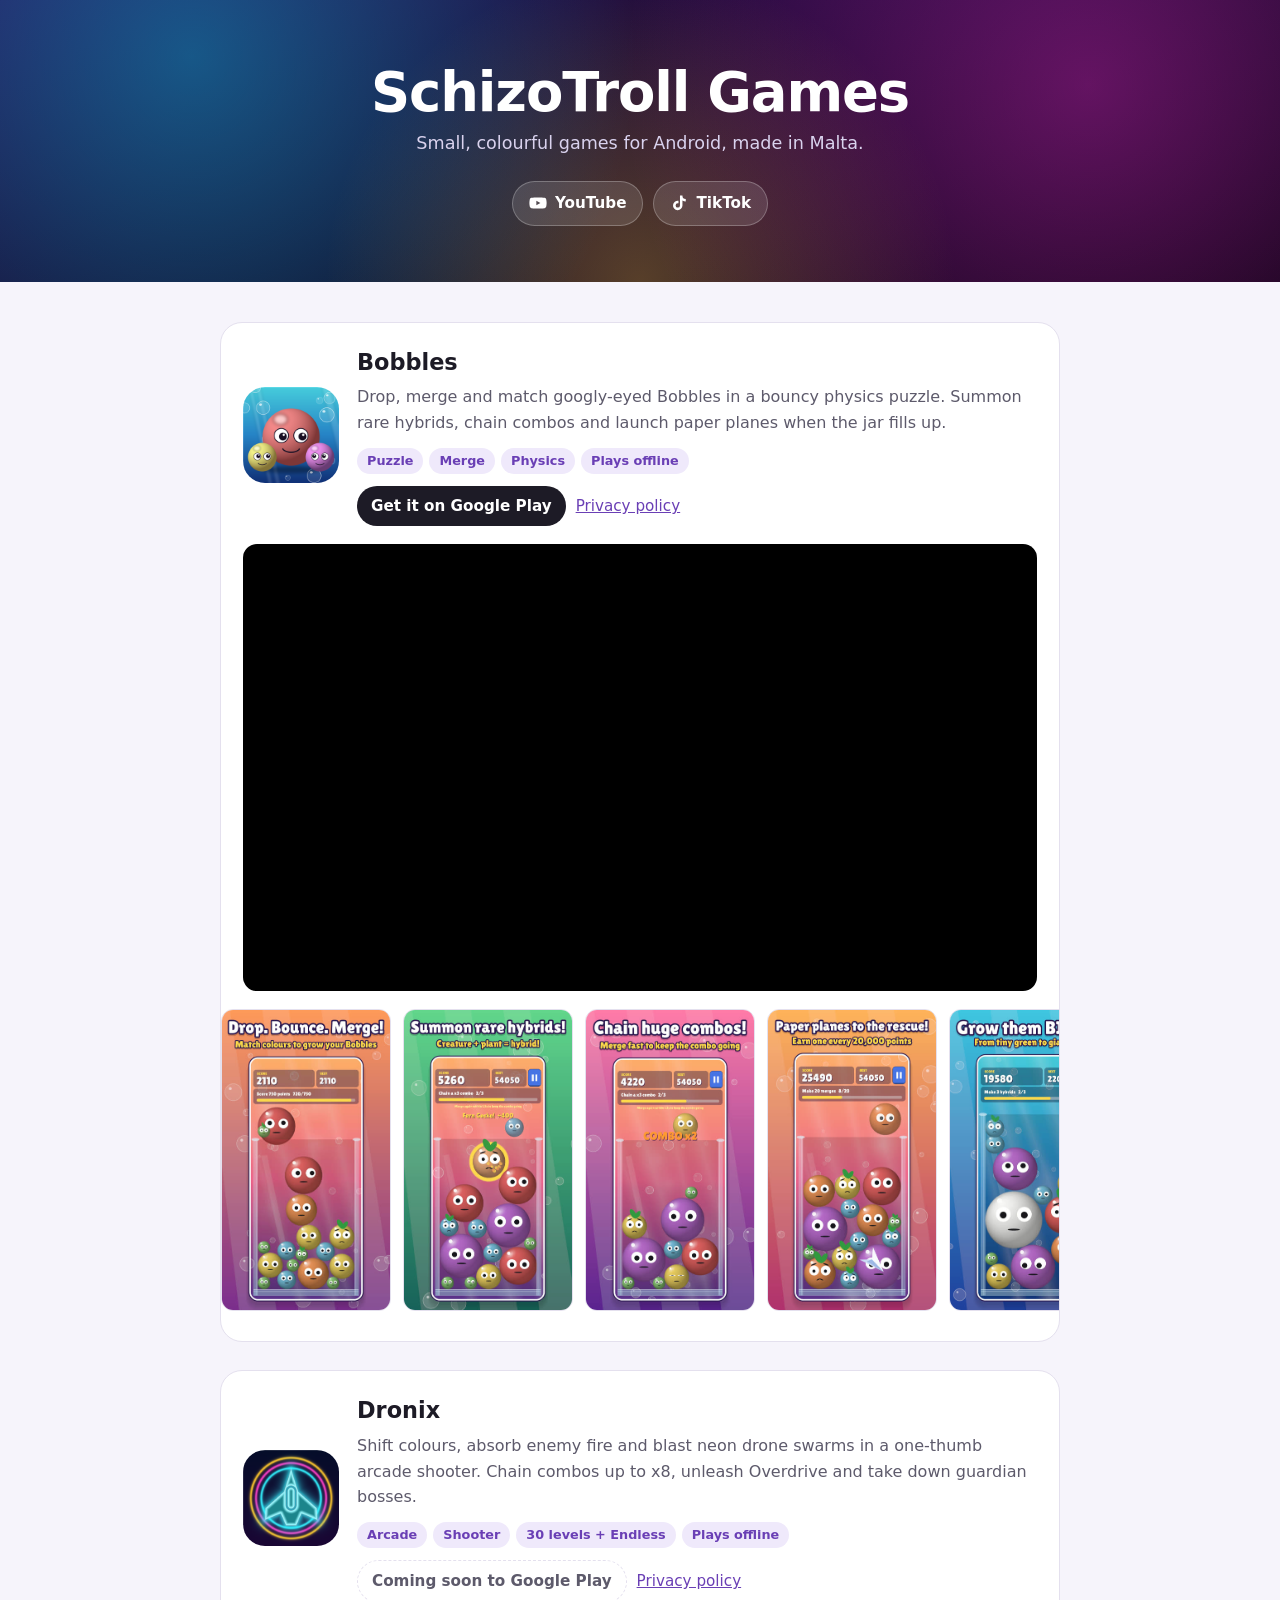
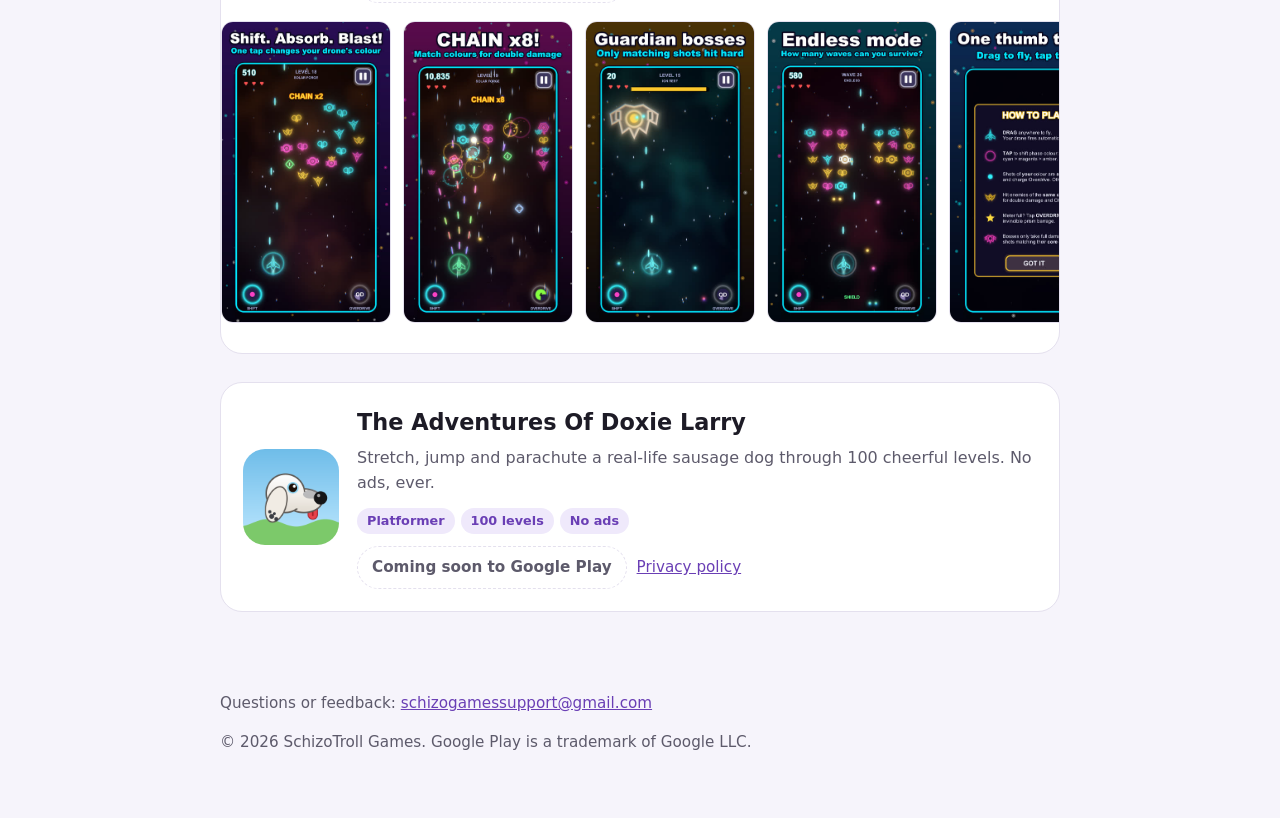
==== index.html @ 6be5be05 "Refresh homepage: neon hero, social links, Bobbles video, screenshot galleries - Hero banner with Yo" ====
<!doctype html>
<html lang="en">
<head>
  <meta charset="utf-8">
  <meta name="viewport" content="width=device-width, initial-scale=1">
  <title>SchizoTroll Games</title>
  <meta name="description" content="SchizoTroll Games makes small, colourful mobile games for Android: Bobbles, Dronix and The Adventures Of Doxie Larry.">
  <meta property="og:title" content="SchizoTroll Games">
  <meta property="og:description" content="Small, colourful games for Android, made in Malta.">
  <meta property="og:image" content="https://fenjas.github.io/images/bobbles/01.jpg">
  <!-- Root of fenjas.github.io. app-ads.txt sits next to this file; keep it there. -->
  <style>
    :root {
      --bg: #f6f4fb; --fg: #1d1b26; --muted: #5d5a6b; --card: #ffffff; --line: #e4e0ee;
      --accent: #6a3fb5; --btn: #1d1b26; --btn-fg: #ffffff; --chip: #efe9fb;
    }
    @media (prefers-color-scheme: dark) {
      :root {
        --bg: #100d18; --fg: #ece9f5; --muted: #a9a4ba; --card: #1b1628; --line: #2e2742;
        --accent: #b99cff; --btn: #ece9f5; --btn-fg: #100d18; --chip: #2a2145;
      }
    }
    * { box-sizing: border-box; }
    body {
      margin: 0; background: var(--bg); color: var(--fg);
      font: 16px/1.6 system-ui, -apple-system, "Segoe UI", Roboto, sans-serif;
    }
    a { color: var(--accent); }

    /* Hero */
    .hero {
      color: #fff; text-align: center; padding: 64px 20px 56px;
      background:
        radial-gradient(circle at 15% 20%, rgba(0,229,255,.35), transparent 40%),
        radial-gradient(circle at 85% 30%, rgba(255,43,214,.35), transparent 42%),
        radial-gradient(circle at 50% 100%, rgba(255,194,61,.30), transparent 45%),
        linear-gradient(160deg, #2a0d55, #120726 60%, #05020f);
    }
    .hero h1 { margin: 0 0 8px; font-size: clamp(2.2rem, 7vw, 3.4rem); line-height: 1.05; letter-spacing: -0.02em; }
    .hero p { margin: 0 auto 24px; max-width: 520px; color: #d9d2ee; font-size: 1.1rem; }
    .social { display: flex; gap: 10px; justify-content: center; flex-wrap: wrap; }
    .social a {
      display: inline-flex; align-items: center; gap: 8px; padding: 9px 16px; border-radius: 999px;
      background: rgba(255,255,255,.12); border: 1px solid rgba(255,255,255,.25);
      color: #fff; text-decoration: none; font-weight: 600; font-size: .95rem;
    }
    .social a:hover { background: rgba(255,255,255,.22); }
    .social svg { width: 18px; height: 18px; fill: currentColor; }

    main { max-width: 880px; margin: 0 auto; padding: 40px 20px 64px; }
    .games { display: grid; gap: 28px; }
    .game { background: var(--card); border: 1px solid var(--line); border-radius: 22px; padding: 22px; min-width: 0; }
    .game-head > div { min-width: 0; }
    .game-head { display: grid; grid-template-columns: 96px 1fr; gap: 18px; align-items: center; }
    .game-head img { width: 96px; height: 96px; border-radius: 22px; display: block; }
    .game h2 { margin: 0 0 4px; font-size: 1.4rem; }
    .game p { margin: 0 0 12px; color: var(--muted); }
    .tags { display: flex; flex-wrap: wrap; gap: 6px; margin: 0 0 12px; padding: 0; list-style: none; }
    .tags li { background: var(--chip); color: var(--accent); font-size: .8rem; font-weight: 600; padding: 3px 10px; border-radius: 999px; }
    .links { display: flex; flex-wrap: wrap; gap: 10px; align-items: center; }
    .play {
      display: inline-block; padding: 8px 14px; border-radius: 999px; text-decoration: none;
      background: var(--btn); color: var(--btn-fg); font-weight: 600; font-size: 0.95rem;
    }
    .soon {
      display: inline-block; padding: 8px 14px; border-radius: 999px; font-weight: 600;
      font-size: 0.95rem; border: 1px dashed var(--line); color: var(--muted);
    }
    .links a.policy { font-size: 0.95rem; }

    /* Media */
    .video { margin-top: 18px; aspect-ratio: 16 / 9; border-radius: 14px; overflow: hidden; background: #000; }
    .video iframe { width: 100%; height: 100%; border: 0; display: block; }
    .shots {
      display: flex; gap: 12px; overflow-x: auto; scroll-snap-type: x mandatory;
      margin: 18px -22px 0; padding: 0 22px 8px; scrollbar-width: thin;
    }
    .shots img {
      flex: 0 0 auto; width: 170px; aspect-ratio: 9 / 16; height: auto; border-radius: 12px;
      scroll-snap-align: start; border: 1px solid var(--line); background: var(--line);
    }

    footer { max-width: 880px; margin: 0 auto; padding: 0 20px 48px; color: var(--muted); font-size: 0.95rem; }
    @media (max-width: 520px) {
      .game { padding: 18px; }
      .game-head { grid-template-columns: 72px 1fr; gap: 14px; }
      .game-head img { width: 72px; height: 72px; border-radius: 16px; }
      .shots { margin: 16px -18px 0; padding: 0 18px 8px; }
      .shots img { width: 140px; }
    }
  </style>
</head>
<body>
<header class="hero">
  <h1>SchizoTroll Games</h1>
  <p>Small, colourful games for Android, made in Malta.</p>
  <nav class="social" aria-label="Follow SchizoTroll Games">
    <a href="https://www.youtube.com/channel/UCS2I2NZAC10F2k9D2aOk0jg">
      <svg viewBox="0 0 24 24" aria-hidden="true"><path d="M23 7.2a3 3 0 0 0-2.1-2.1C19 4.6 12 4.6 12 4.6s-7 0-8.9.5A3 3 0 0 0 1 7.2 31 31 0 0 0 .5 12 31 31 0 0 0 1 16.8a3 3 0 0 0 2.1 2.1c1.9.5 8.9.5 8.9.5s7 0 8.9-.5a3 3 0 0 0 2.1-2.1 31 31 0 0 0 .5-4.8 31 31 0 0 0-.5-4.8ZM9.8 15.1V8.9l5.4 3.1-5.4 3.1Z"/></svg>
      YouTube</a>
    <a href="https://www.tiktok.com/@schizotrollgames">
      <svg viewBox="0 0 24 24" aria-hidden="true"><path d="M16.6 2h-3.3v13.2a2.9 2.9 0 1 1-2.9-2.9c.3 0 .6 0 .9.1V9a6.3 6.3 0 1 0 5.3 6.2V8.6a7.6 7.6 0 0 0 4.4 1.4V6.7a4.4 4.4 0 0 1-4.4-4.4V2Z"/></svg>
      TikTok</a>
  </nav>
</header>

<main>
  <section class="games">
    <article class="game" id="bobbles">
      <div class="game-head">
        <img src="bobbles-icon.png" alt="Bobbles app icon">
        <div>
          <h2>Bobbles</h2>
          <p>Drop, merge and match googly-eyed Bobbles in a bouncy physics puzzle. Summon rare hybrids, chain combos and launch paper planes when the jar fills up.</p>
          <ul class="tags"><li>Puzzle</li><li>Merge</li><li>Physics</li><li>Plays offline</li></ul>
          <div class="links">
            <a class="play" href="https://play.google.com/store/apps/details?id=com.schizogames.bobbles">Get it on Google Play</a>
            <a class="policy" href="privacy/bobbles/">Privacy policy</a>
          </div>
        </div>
      </div>
      <div class="video">
        <iframe src="https://www.youtube-nocookie.com/embed/videoseries?list=PLAaZkEeCoR0A" title="Bobbles videos" loading="lazy" referrerpolicy="strict-origin-when-cross-origin"
          allow="accelerometer; encrypted-media; gyroscope; picture-in-picture" allowfullscreen></iframe>
      </div>
      <div class="shots" aria-label="Bobbles screenshots">
        <img src="images/bobbles/01.jpg" alt="Drop, bounce and merge Bobbles" loading="lazy">
        <img src="images/bobbles/02.jpg" alt="Summon rare hybrids" loading="lazy">
        <img src="images/bobbles/03.jpg" alt="Chain huge combos" loading="lazy">
        <img src="images/bobbles/04.jpg" alt="Paper planes to the rescue" loading="lazy">
        <img src="images/bobbles/05.jpg" alt="Grow them bigger" loading="lazy">
        <img src="images/bobbles/06.jpg" alt="Meet the Bobbles" loading="lazy">
        <img src="images/bobbles/07.jpg" alt="Play your way" loading="lazy">
      </div>
    </article>

    <article class="game" id="dronix">
      <div class="game-head">
        <img src="dronix-icon.png" alt="Dronix app icon">
        <div>
          <h2>Dronix</h2>
          <p>Shift colours, absorb enemy fire and blast neon drone swarms in a one-thumb arcade shooter. Chain combos up to x8, unleash Overdrive and take down guardian bosses.</p>
          <ul class="tags"><li>Arcade</li><li>Shooter</li><li>30 levels + Endless</li><li>Plays offline</li></ul>
          <div class="links">
            <!-- When Dronix is live, replace the span below with:
                 <a class="play" href="https://play.google.com/store/apps/details?id=com.schizogames.dronix">Get it on Google Play</a>
                 and add a video block like Bobbles' (Dronix playlist). -->
            <span class="soon">Coming soon to Google Play</span>
            <a class="policy" href="privacy/dronix/">Privacy policy</a>
          </div>
        </div>
      </div>
      <div class="shots" aria-label="Dronix screenshots">
        <img src="images/dronix/01.jpg" alt="Shift, absorb, blast" loading="lazy">
        <img src="images/dronix/02.jpg" alt="Chain x8" loading="lazy">
        <img src="images/dronix/03.jpg" alt="Guardian bosses" loading="lazy">
        <img src="images/dronix/04.jpg" alt="Endless mode" loading="lazy">
        <img src="images/dronix/05.jpg" alt="One thumb to play" loading="lazy">
        <img src="images/dronix/06.jpg" alt="30 levels, 6 sectors" loading="lazy">
      </div>
    </article>

    <article class="game" id="doxie-larry">
      <div class="game-head">
        <img src="doxielarry-icon.png" alt="The Adventures Of Doxie Larry app icon">
        <div>
          <h2>The Adventures Of Doxie Larry</h2>
          <p>Stretch, jump and parachute a real-life sausage dog through 100 cheerful levels. No ads, ever.</p>
          <ul class="tags"><li>Platformer</li><li>100 levels</li><li>No ads</li></ul>
          <div class="links">
            <!-- When Doxie Larry is live, replace the span below with:
                 <a class="play" href="https://play.google.com/store/apps/details?id=com.schizotrollgames.doxielarry">Get it on Google Play</a> -->
            <span class="soon">Coming soon to Google Play</span>
            <a class="policy" href="privacy/doxie-larry/">Privacy policy</a>
          </div>
        </div>
      </div>
    </article>
  </section>
</main>

<footer>
  <p>Questions or feedback: <a href="mailto:schizogamessupport@gmail.com">schizogamessupport@gmail.com</a></p>
  <p>&copy; 2026 SchizoTroll Games. Google Play is a trademark of Google LLC.</p>
</footer>
</body>
</html>
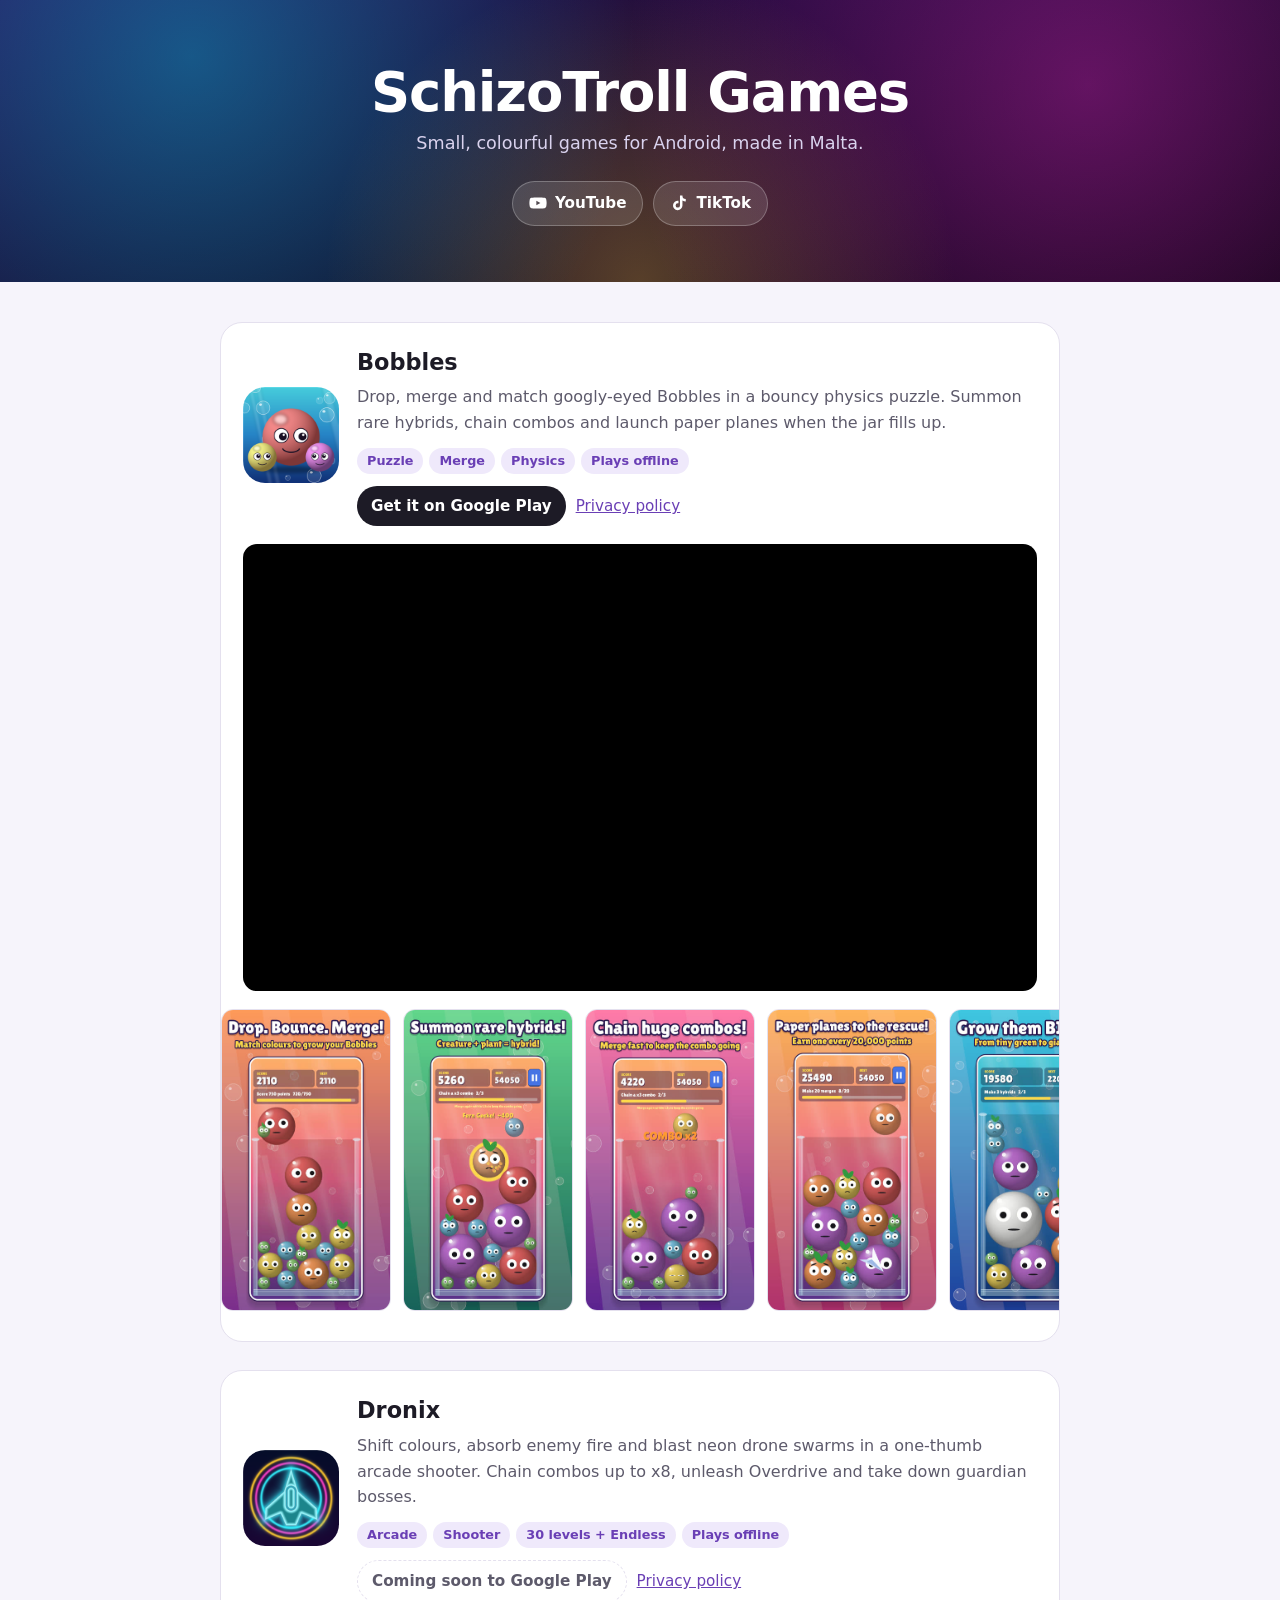
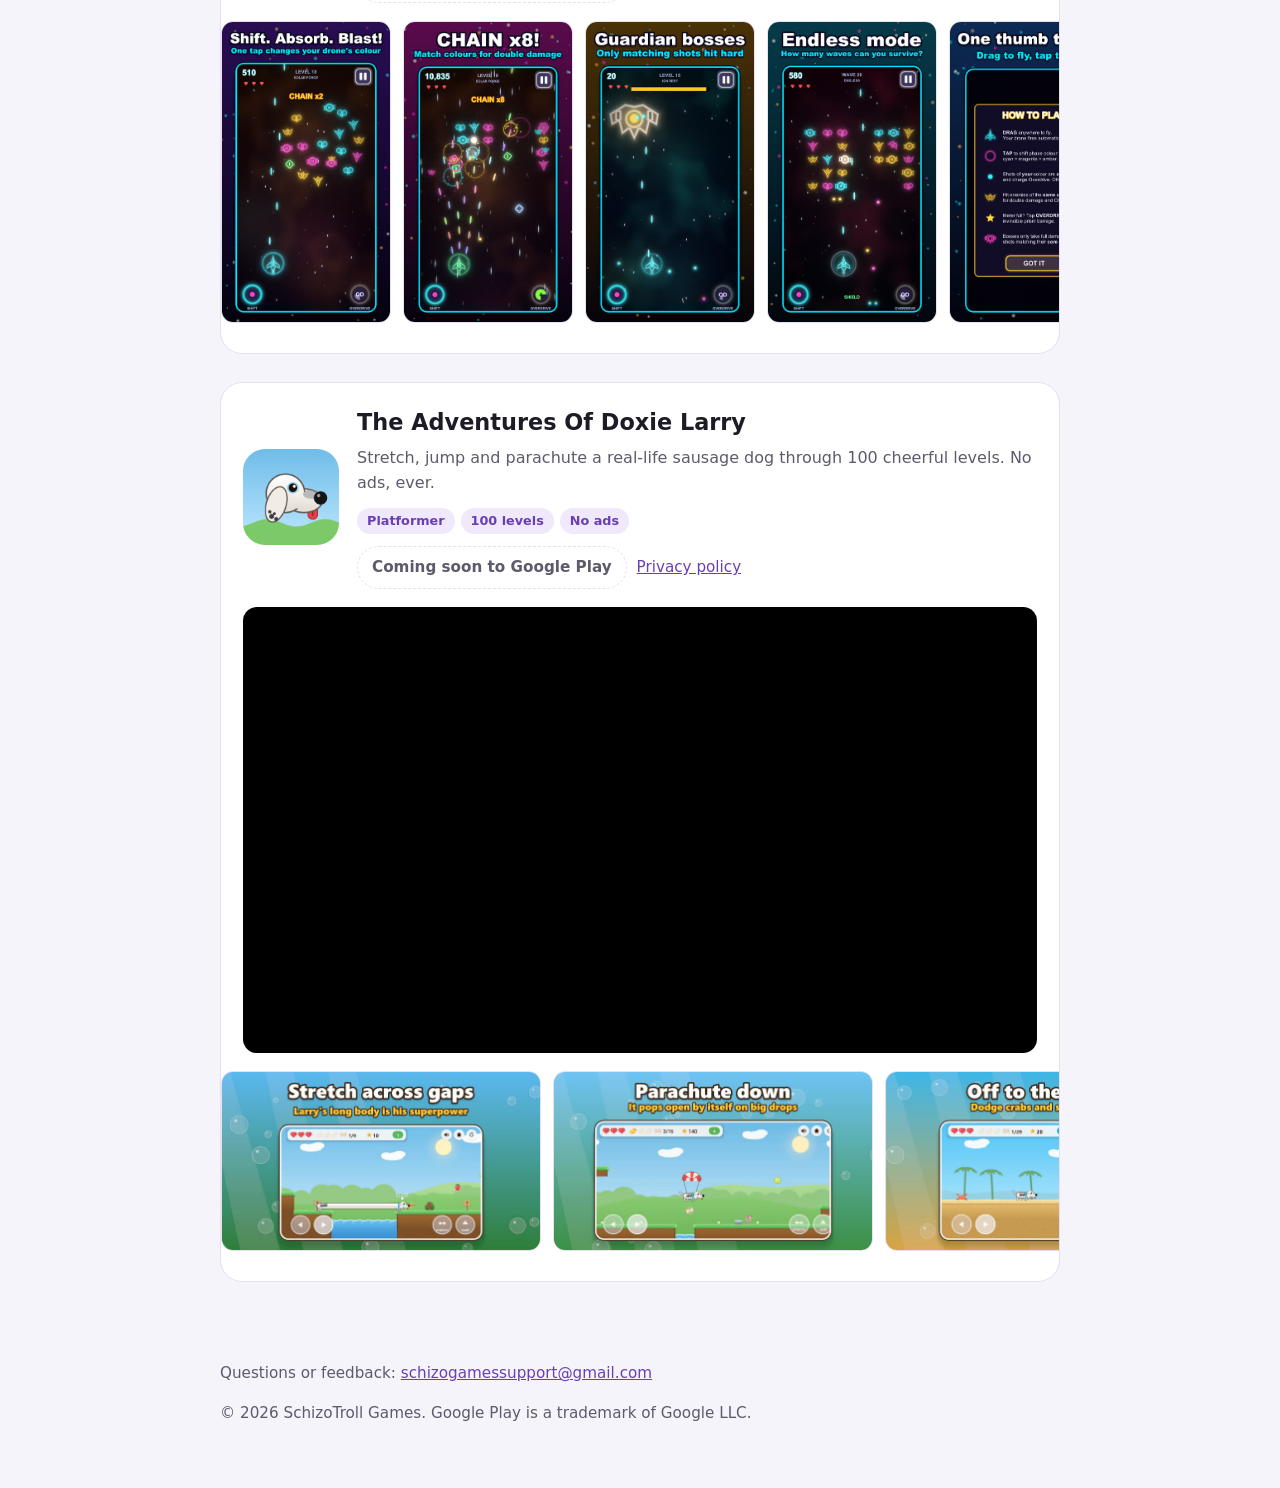
==== commit 3ba69aab: "Add Doxie Larry trailer and screenshots to the homepage Co-Authored-By: Claude Opus 5.5 <noreply@ant" ====
--- a/index.html
+++ b/index.html
@@ -80,6 +80,8 @@
       scroll-snap-align: start; border: 1px solid var(--line); background: var(--line);
     }
 
+    .shots.wide img { width: 320px; aspect-ratio: 16 / 9; }   /* landscape games */
+
     footer { max-width: 880px; margin: 0 auto; padding: 0 20px 48px; color: var(--muted); font-size: 0.95rem; }
     @media (max-width: 520px) {
       .game { padding: 18px; }
@@ -87,6 +89,7 @@
       .game-head img { width: 72px; height: 72px; border-radius: 16px; }
       .shots { margin: 16px -18px 0; padding: 0 18px 8px; }
       .shots img { width: 140px; }
+      .shots.wide img { width: 260px; }
     }
   </style>
 </head>
@@ -175,6 +178,21 @@
           </div>
         </div>
       </div>
+      <!-- Unlisted trailer for now; at launch this can become the Doxie Larry playlist (videoseries?list=...). -->
+      <div class="video">
+        <iframe src="https://www.youtube-nocookie.com/embed/Lp0-b11miVc" title="The Adventures Of Doxie Larry trailer" loading="lazy" referrerpolicy="strict-origin-when-cross-origin"
+          allow="accelerometer; encrypted-media; gyroscope; picture-in-picture" allowfullscreen></iframe>
+      </div>
+      <div class="shots wide" aria-label="Doxie Larry screenshots">
+        <img src="images/doxie-larry/01.jpg" alt="Stretch across gaps" loading="lazy">
+        <img src="images/doxie-larry/02.jpg" alt="Parachute down" loading="lazy">
+        <img src="images/doxie-larry/03.jpg" alt="Off to the beach" loading="lazy">
+        <img src="images/doxie-larry/04.jpg" alt="Into the city" loading="lazy">
+        <img src="images/doxie-larry/05.jpg" alt="Sun-baked canyons" loading="lazy">
+        <img src="images/doxie-larry/06.jpg" alt="Misty forests" loading="lazy">
+        <img src="images/doxie-larry/07.jpg" alt="Under the northern lights" loading="lazy">
+        <img src="images/doxie-larry/08.jpg" alt="100 levels, 20 scenes" loading="lazy">
+      </div>
     </article>
   </section>
 </main>
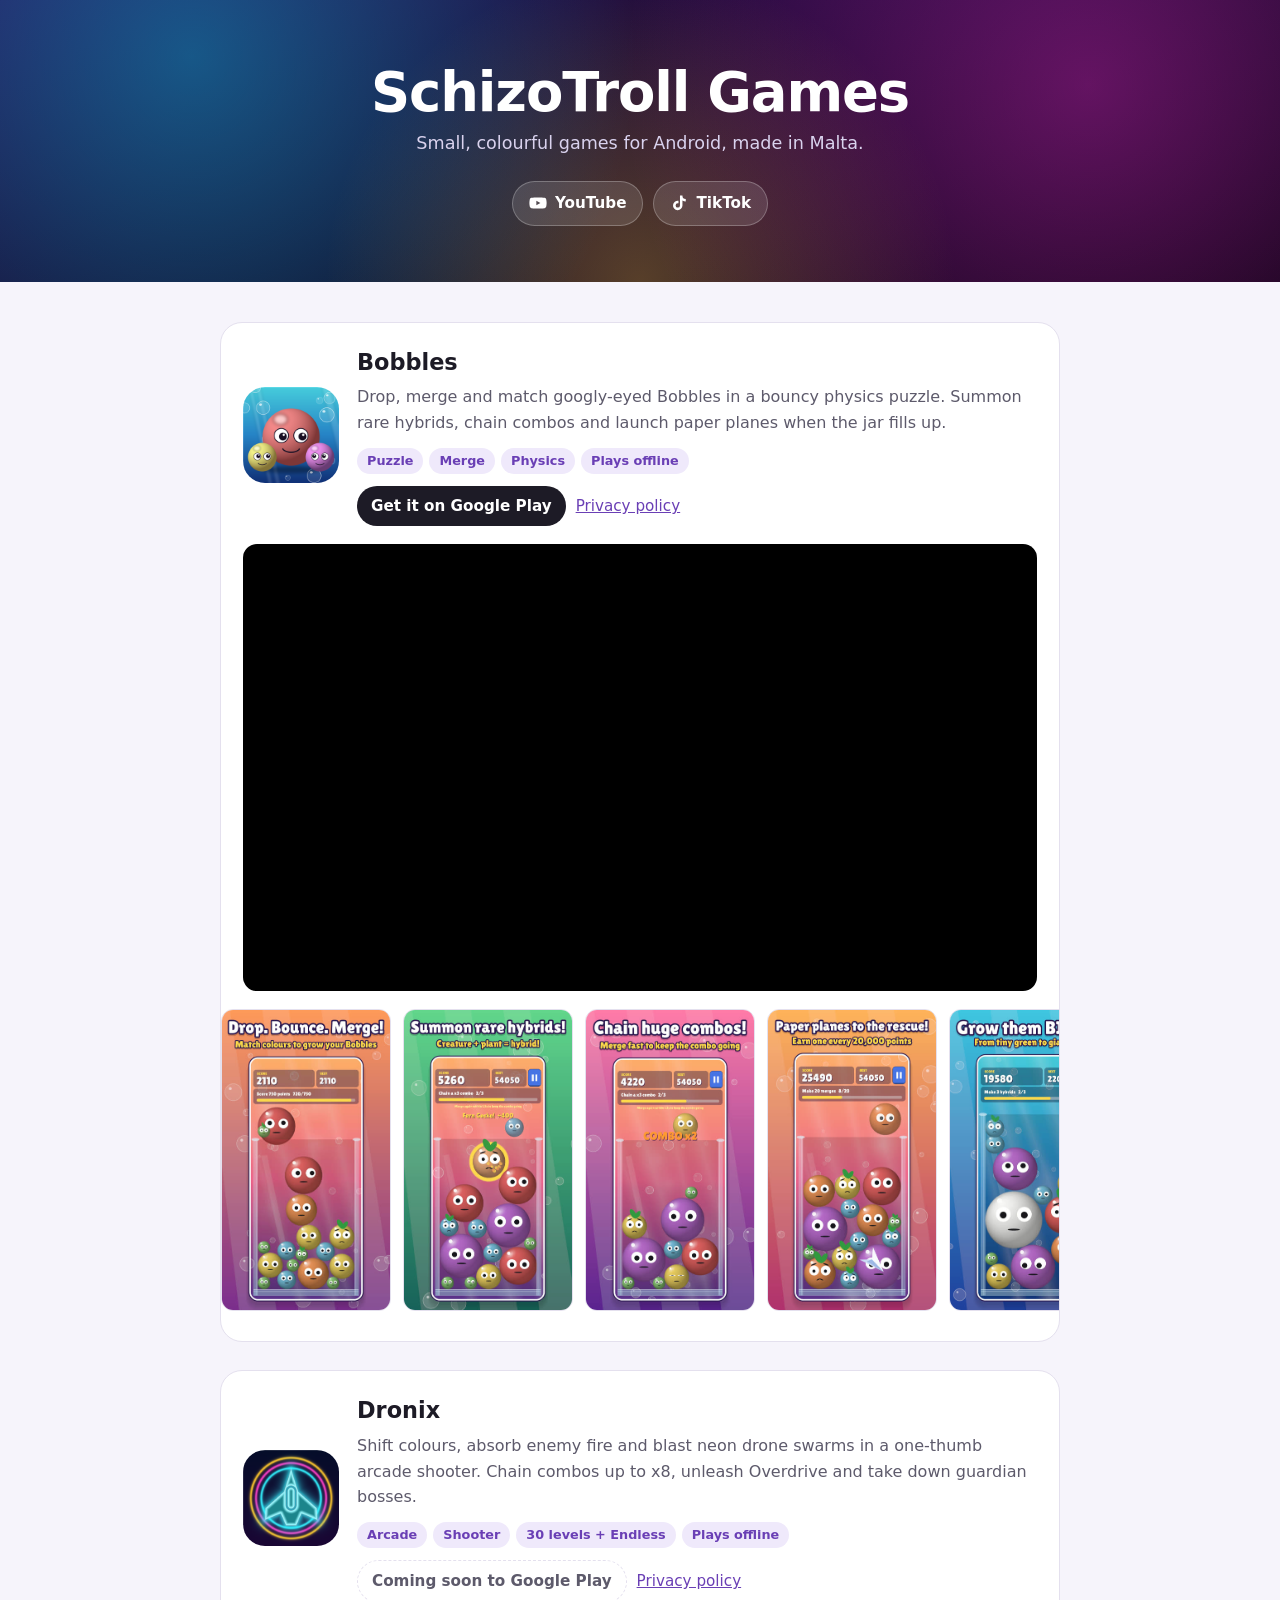
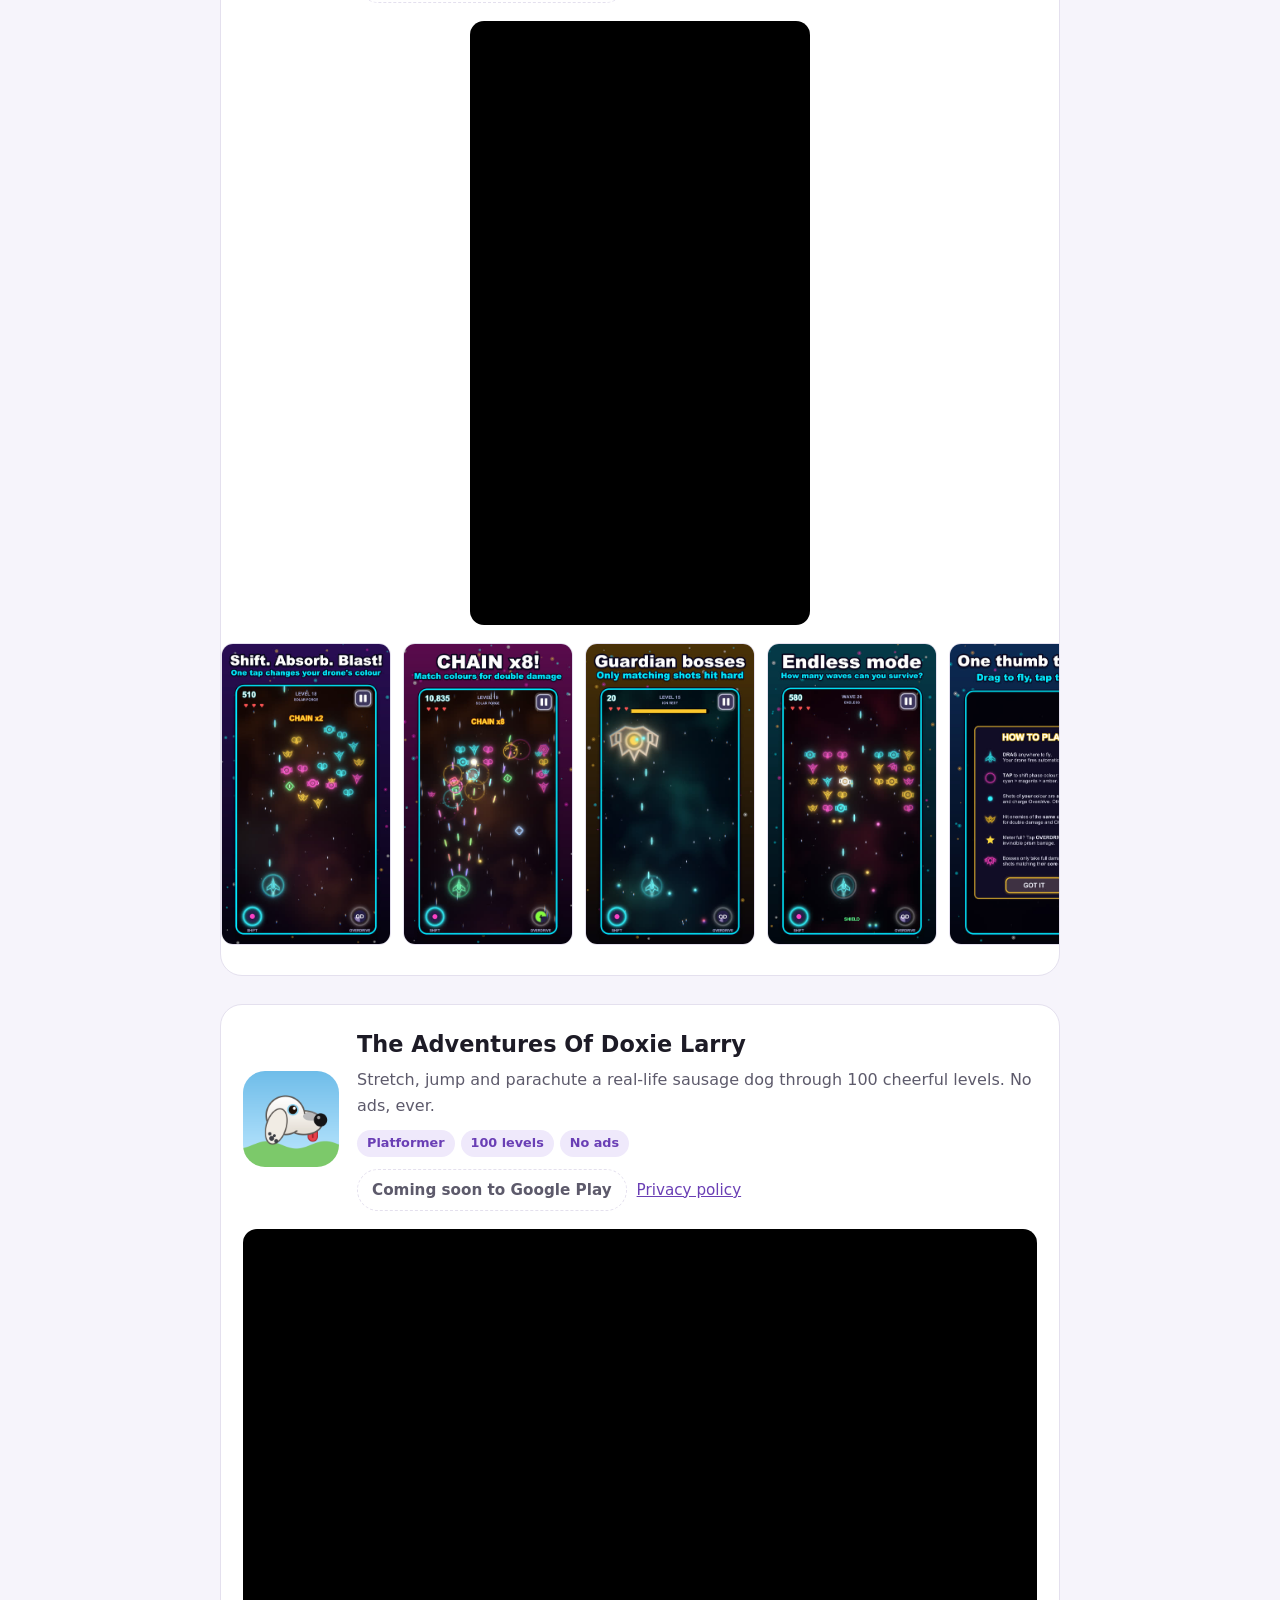
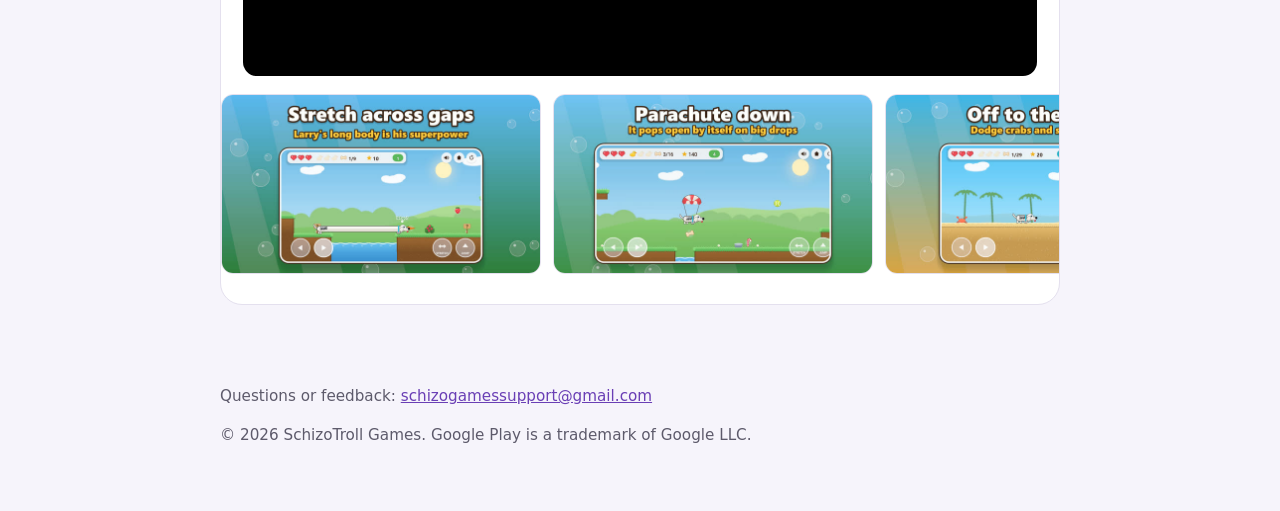
==== commit fadc6abe: "Add Dronix trailer to the homepage Co-Authored-By: Claude Opus 5.5 <noreply@anthropic.com>" ====
--- a/index.html
+++ b/index.html
@@ -81,6 +81,7 @@
     }
 
     .shots.wide img { width: 320px; aspect-ratio: 16 / 9; }   /* landscape games */
+    .video.tall { aspect-ratio: 9 / 16; max-width: 340px; margin-left: auto; margin-right: auto; }   /* vertical trailers */
 
     footer { max-width: 880px; margin: 0 auto; padding: 0 20px 48px; color: var(--muted); font-size: 0.95rem; }
     @media (max-width: 520px) {
@@ -153,6 +154,11 @@
           </div>
         </div>
       </div>
+      <!-- Unlisted vertical trailer for now; at launch this can become the Dronix playlist (16:9 videos, drop the "tall" class). -->
+      <div class="video tall">
+        <iframe src="https://www.youtube-nocookie.com/embed/ZPdxnRP7MH4" title="Dronix trailer" loading="lazy" referrerpolicy="strict-origin-when-cross-origin"
+          allow="accelerometer; encrypted-media; gyroscope; picture-in-picture" allowfullscreen></iframe>
+      </div>
       <div class="shots" aria-label="Dronix screenshots">
         <img src="images/dronix/01.jpg" alt="Shift, absorb, blast" loading="lazy">
         <img src="images/dronix/02.jpg" alt="Chain x8" loading="lazy">
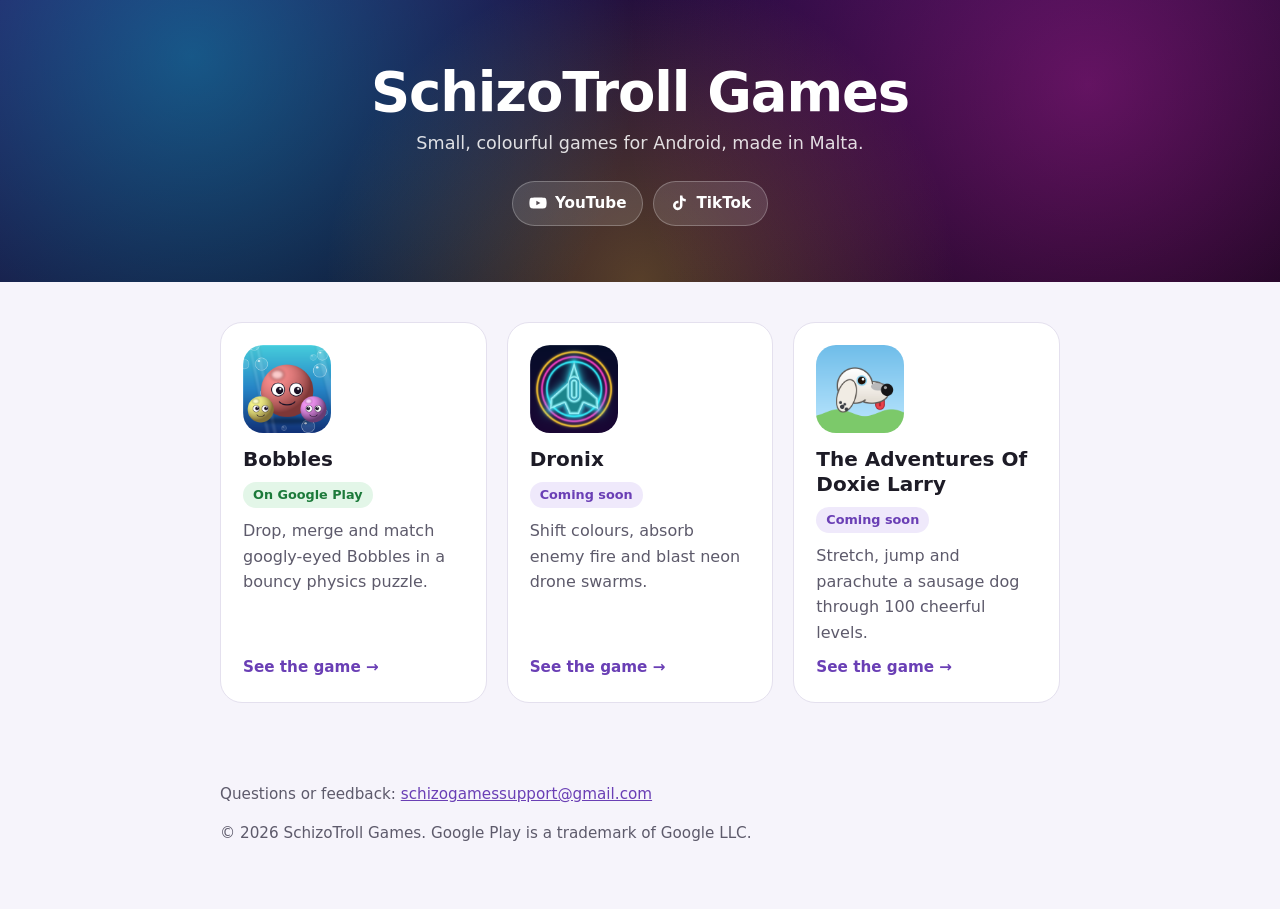
==== commit 13b0382e: "Card homepage with a dedicated page per game Home is now a grid of game cards linking to /bobbles/, " ====
--- a/index.html
+++ b/index.html
@@ -7,92 +7,9 @@
   <meta name="description" content="SchizoTroll Games makes small, colourful mobile games for Android: Bobbles, Dronix and The Adventures Of Doxie Larry.">
   <meta property="og:title" content="SchizoTroll Games">
   <meta property="og:description" content="Small, colourful games for Android, made in Malta.">
-  <meta property="og:image" content="https://fenjas.github.io/images/bobbles/01.jpg">
-  <!-- Root of fenjas.github.io. app-ads.txt sits next to this file; keep it there. -->
-  <style>
-    :root {
-      --bg: #f6f4fb; --fg: #1d1b26; --muted: #5d5a6b; --card: #ffffff; --line: #e4e0ee;
-      --accent: #6a3fb5; --btn: #1d1b26; --btn-fg: #ffffff; --chip: #efe9fb;
-    }
-    @media (prefers-color-scheme: dark) {
-      :root {
-        --bg: #100d18; --fg: #ece9f5; --muted: #a9a4ba; --card: #1b1628; --line: #2e2742;
-        --accent: #b99cff; --btn: #ece9f5; --btn-fg: #100d18; --chip: #2a2145;
-      }
-    }
-    * { box-sizing: border-box; }
-    body {
-      margin: 0; background: var(--bg); color: var(--fg);
-      font: 16px/1.6 system-ui, -apple-system, "Segoe UI", Roboto, sans-serif;
-    }
-    a { color: var(--accent); }
-
-    /* Hero */
-    .hero {
-      color: #fff; text-align: center; padding: 64px 20px 56px;
-      background:
-        radial-gradient(circle at 15% 20%, rgba(0,229,255,.35), transparent 40%),
-        radial-gradient(circle at 85% 30%, rgba(255,43,214,.35), transparent 42%),
-        radial-gradient(circle at 50% 100%, rgba(255,194,61,.30), transparent 45%),
-        linear-gradient(160deg, #2a0d55, #120726 60%, #05020f);
-    }
-    .hero h1 { margin: 0 0 8px; font-size: clamp(2.2rem, 7vw, 3.4rem); line-height: 1.05; letter-spacing: -0.02em; }
-    .hero p { margin: 0 auto 24px; max-width: 520px; color: #d9d2ee; font-size: 1.1rem; }
-    .social { display: flex; gap: 10px; justify-content: center; flex-wrap: wrap; }
-    .social a {
-      display: inline-flex; align-items: center; gap: 8px; padding: 9px 16px; border-radius: 999px;
-      background: rgba(255,255,255,.12); border: 1px solid rgba(255,255,255,.25);
-      color: #fff; text-decoration: none; font-weight: 600; font-size: .95rem;
-    }
-    .social a:hover { background: rgba(255,255,255,.22); }
-    .social svg { width: 18px; height: 18px; fill: currentColor; }
-
-    main { max-width: 880px; margin: 0 auto; padding: 40px 20px 64px; }
-    .games { display: grid; gap: 28px; }
-    .game { background: var(--card); border: 1px solid var(--line); border-radius: 22px; padding: 22px; min-width: 0; }
-    .game-head > div { min-width: 0; }
-    .game-head { display: grid; grid-template-columns: 96px 1fr; gap: 18px; align-items: center; }
-    .game-head img { width: 96px; height: 96px; border-radius: 22px; display: block; }
-    .game h2 { margin: 0 0 4px; font-size: 1.4rem; }
-    .game p { margin: 0 0 12px; color: var(--muted); }
-    .tags { display: flex; flex-wrap: wrap; gap: 6px; margin: 0 0 12px; padding: 0; list-style: none; }
-    .tags li { background: var(--chip); color: var(--accent); font-size: .8rem; font-weight: 600; padding: 3px 10px; border-radius: 999px; }
-    .links { display: flex; flex-wrap: wrap; gap: 10px; align-items: center; }
-    .play {
-      display: inline-block; padding: 8px 14px; border-radius: 999px; text-decoration: none;
-      background: var(--btn); color: var(--btn-fg); font-weight: 600; font-size: 0.95rem;
-    }
-    .soon {
-      display: inline-block; padding: 8px 14px; border-radius: 999px; font-weight: 600;
-      font-size: 0.95rem; border: 1px dashed var(--line); color: var(--muted);
-    }
-    .links a.policy { font-size: 0.95rem; }
-
-    /* Media */
-    .video { margin-top: 18px; aspect-ratio: 16 / 9; border-radius: 14px; overflow: hidden; background: #000; }
-    .video iframe { width: 100%; height: 100%; border: 0; display: block; }
-    .shots {
-      display: flex; gap: 12px; overflow-x: auto; scroll-snap-type: x mandatory;
-      margin: 18px -22px 0; padding: 0 22px 8px; scrollbar-width: thin;
-    }
-    .shots img {
-      flex: 0 0 auto; width: 170px; aspect-ratio: 9 / 16; height: auto; border-radius: 12px;
-      scroll-snap-align: start; border: 1px solid var(--line); background: var(--line);
-    }
-
-    .shots.wide img { width: 320px; aspect-ratio: 16 / 9; }   /* landscape games */
-    .video.tall { aspect-ratio: 9 / 16; max-width: 340px; margin-left: auto; margin-right: auto; }   /* vertical trailers */
-
-    footer { max-width: 880px; margin: 0 auto; padding: 0 20px 48px; color: var(--muted); font-size: 0.95rem; }
-    @media (max-width: 520px) {
-      .game { padding: 18px; }
-      .game-head { grid-template-columns: 72px 1fr; gap: 14px; }
-      .game-head img { width: 72px; height: 72px; border-radius: 16px; }
-      .shots { margin: 16px -18px 0; padding: 0 18px 8px; }
-      .shots img { width: 140px; }
-      .shots.wide img { width: 260px; }
-    }
-  </style>
+  <meta property="og:image" content="https://schizotroll.games/images/bobbles/01.jpg">
+  <!-- Site root. app-ads.txt sits next to this file; keep it there. Each game has its own page in /<game>/. -->
+  <link rel="stylesheet" href="style.css">
 </head>
 <body>
 <header class="hero">
@@ -109,97 +26,30 @@
 </header>
 
 <main>
-  <section class="games">
-    <article class="game" id="bobbles">
-      <div class="game-head">
-        <img src="bobbles-icon.png" alt="Bobbles app icon">
-        <div>
-          <h2>Bobbles</h2>
-          <p>Drop, merge and match googly-eyed Bobbles in a bouncy physics puzzle. Summon rare hybrids, chain combos and launch paper planes when the jar fills up.</p>
-          <ul class="tags"><li>Puzzle</li><li>Merge</li><li>Physics</li><li>Plays offline</li></ul>
-          <div class="links">
-            <a class="play" href="https://play.google.com/store/apps/details?id=com.schizogames.bobbles">Get it on Google Play</a>
-            <a class="policy" href="privacy/bobbles/">Privacy policy</a>
-          </div>
-        </div>
-      </div>
-      <div class="video">
-        <iframe src="https://www.youtube-nocookie.com/embed/videoseries?list=PLAaZkEeCoR0A" title="Bobbles videos" loading="lazy" referrerpolicy="strict-origin-when-cross-origin"
-          allow="accelerometer; encrypted-media; gyroscope; picture-in-picture" allowfullscreen></iframe>
-      </div>
-      <div class="shots" aria-label="Bobbles screenshots">
-        <img src="images/bobbles/01.jpg" alt="Drop, bounce and merge Bobbles" loading="lazy">
-        <img src="images/bobbles/02.jpg" alt="Summon rare hybrids" loading="lazy">
-        <img src="images/bobbles/03.jpg" alt="Chain huge combos" loading="lazy">
-        <img src="images/bobbles/04.jpg" alt="Paper planes to the rescue" loading="lazy">
-        <img src="images/bobbles/05.jpg" alt="Grow them bigger" loading="lazy">
-        <img src="images/bobbles/06.jpg" alt="Meet the Bobbles" loading="lazy">
-        <img src="images/bobbles/07.jpg" alt="Play your way" loading="lazy">
-      </div>
-    </article>
-
-    <article class="game" id="dronix">
-      <div class="game-head">
-        <img src="dronix-icon.png" alt="Dronix app icon">
-        <div>
-          <h2>Dronix</h2>
-          <p>Shift colours, absorb enemy fire and blast neon drone swarms in a one-thumb arcade shooter. Chain combos up to x8, unleash Overdrive and take down guardian bosses.</p>
-          <ul class="tags"><li>Arcade</li><li>Shooter</li><li>30 levels + Endless</li><li>Plays offline</li></ul>
-          <div class="links">
-            <!-- When Dronix is live, replace the span below with:
-                 <a class="play" href="https://play.google.com/store/apps/details?id=com.schizogames.dronix">Get it on Google Play</a>
-                 and add a video block like Bobbles' (Dronix playlist). -->
-            <span class="soon">Coming soon to Google Play</span>
-            <a class="policy" href="privacy/dronix/">Privacy policy</a>
-          </div>
-        </div>
-      </div>
-      <!-- Unlisted vertical trailer for now; at launch this can become the Dronix playlist (16:9 videos, drop the "tall" class). -->
-      <div class="video tall">
-        <iframe src="https://www.youtube-nocookie.com/embed/ZPdxnRP7MH4" title="Dronix trailer" loading="lazy" referrerpolicy="strict-origin-when-cross-origin"
-          allow="accelerometer; encrypted-media; gyroscope; picture-in-picture" allowfullscreen></iframe>
-      </div>
-      <div class="shots" aria-label="Dronix screenshots">
-        <img src="images/dronix/01.jpg" alt="Shift, absorb, blast" loading="lazy">
-        <img src="images/dronix/02.jpg" alt="Chain x8" loading="lazy">
-        <img src="images/dronix/03.jpg" alt="Guardian bosses" loading="lazy">
-        <img src="images/dronix/04.jpg" alt="Endless mode" loading="lazy">
-        <img src="images/dronix/05.jpg" alt="One thumb to play" loading="lazy">
-        <img src="images/dronix/06.jpg" alt="30 levels, 6 sectors" loading="lazy">
-      </div>
-    </article>
-
-    <article class="game" id="doxie-larry">
-      <div class="game-head">
-        <img src="doxielarry-icon.png" alt="The Adventures Of Doxie Larry app icon">
-        <div>
-          <h2>The Adventures Of Doxie Larry</h2>
-          <p>Stretch, jump and parachute a real-life sausage dog through 100 cheerful levels. No ads, ever.</p>
-          <ul class="tags"><li>Platformer</li><li>100 levels</li><li>No ads</li></ul>
-          <div class="links">
-            <!-- When Doxie Larry is live, replace the span below with:
-                 <a class="play" href="https://play.google.com/store/apps/details?id=com.schizotrollgames.doxielarry">Get it on Google Play</a> -->
-            <span class="soon">Coming soon to Google Play</span>
-            <a class="policy" href="privacy/doxie-larry/">Privacy policy</a>
-          </div>
-        </div>
-      </div>
-      <!-- Unlisted trailer for now; at launch this can become the Doxie Larry playlist (videoseries?list=...). -->
-      <div class="video">
-        <iframe src="https://www.youtube-nocookie.com/embed/Lp0-b11miVc" title="The Adventures Of Doxie Larry trailer" loading="lazy" referrerpolicy="strict-origin-when-cross-origin"
-          allow="accelerometer; encrypted-media; gyroscope; picture-in-picture" allowfullscreen></iframe>
-      </div>
-      <div class="shots wide" aria-label="Doxie Larry screenshots">
-        <img src="images/doxie-larry/01.jpg" alt="Stretch across gaps" loading="lazy">
-        <img src="images/doxie-larry/02.jpg" alt="Parachute down" loading="lazy">
-        <img src="images/doxie-larry/03.jpg" alt="Off to the beach" loading="lazy">
-        <img src="images/doxie-larry/04.jpg" alt="Into the city" loading="lazy">
-        <img src="images/doxie-larry/05.jpg" alt="Sun-baked canyons" loading="lazy">
-        <img src="images/doxie-larry/06.jpg" alt="Misty forests" loading="lazy">
-        <img src="images/doxie-larry/07.jpg" alt="Under the northern lights" loading="lazy">
-        <img src="images/doxie-larry/08.jpg" alt="100 levels, 20 scenes" loading="lazy">
-      </div>
-    </article>
+  <section class="cards" aria-label="Our games">
+    <a class="card" href="bobbles/">
+      <img src="bobbles-icon.png" alt="">
+      <h2>Bobbles</h2>
+      <span class="badge live">On Google Play</span>
+      <p>Drop, merge and match googly-eyed Bobbles in a bouncy physics puzzle.</p>
+      <span class="more">See the game →</span>
+    </a>
+    <a class="card" href="dronix/">
+      <img src="dronix-icon.png" alt="">
+      <h2>Dronix</h2>
+      <!-- At launch: class="badge live" and "On Google Play" -->
+      <span class="badge">Coming soon</span>
+      <p>Shift colours, absorb enemy fire and blast neon drone swarms.</p>
+      <span class="more">See the game →</span>
+    </a>
+    <a class="card" href="doxie-larry/">
+      <img src="doxielarry-icon.png" alt="">
+      <h2>The Adventures Of Doxie Larry</h2>
+      <!-- At launch: class="badge live" and "On Google Play" -->
+      <span class="badge">Coming soon</span>
+      <p>Stretch, jump and parachute a sausage dog through 100 cheerful levels.</p>
+      <span class="more">See the game →</span>
+    </a>
   </section>
 </main>
 
--- a/style.css
+++ b/style.css
@@ -0,0 +1,105 @@
+/* Shared styles for schizotroll.games (homepage + game pages). Keep app-ads.txt at the site root. */
+:root {
+  --bg: #f6f4fb; --fg: #1d1b26; --muted: #5d5a6b; --card: #ffffff; --line: #e4e0ee;
+  --accent: #6a3fb5; --btn: #1d1b26; --btn-fg: #ffffff; --chip: #efe9fb;
+}
+@media (prefers-color-scheme: dark) {
+  :root {
+    --bg: #100d18; --fg: #ece9f5; --muted: #a9a4ba; --card: #1b1628; --line: #2e2742;
+    --accent: #b99cff; --btn: #ece9f5; --btn-fg: #100d18; --chip: #2a2145;
+  }
+}
+* { box-sizing: border-box; }
+body {
+  margin: 0; background: var(--bg); color: var(--fg);
+  font: 16px/1.6 system-ui, -apple-system, "Segoe UI", Roboto, sans-serif;
+}
+a { color: var(--accent); }
+
+/* Hero (homepage default; game pages override --hero-bg) */
+.hero {
+  color: #fff; text-align: center; padding: 64px 20px 56px;
+  background: var(--hero-bg,
+    radial-gradient(circle at 15% 20%, rgba(0,229,255,.35), transparent 40%),
+    radial-gradient(circle at 85% 30%, rgba(255,43,214,.35), transparent 42%),
+    radial-gradient(circle at 50% 100%, rgba(255,194,61,.30), transparent 45%),
+    linear-gradient(160deg, #2a0d55, #120726 60%, #05020f));
+}
+.hero h1 { margin: 0 0 8px; font-size: clamp(2.2rem, 7vw, 3.4rem); line-height: 1.05; letter-spacing: -0.02em; }
+.hero p { margin: 0 auto 24px; max-width: 560px; color: rgba(255,255,255,.85); font-size: 1.1rem; }
+.hero .app-icon { width: 120px; height: 120px; border-radius: 28px; display: block; margin: 0 auto 18px; box-shadow: 0 10px 30px rgba(0,0,0,.35); }
+.hero .links { justify-content: center; }
+.hero .play { background: #fff; color: #1d1b26; }
+.hero .soon { color: #fff; border-color: rgba(255,255,255,.5); }
+.hero a.policy { color: #fff; }
+.back { position: absolute; top: 16px; left: 16px; color: #fff; text-decoration: none; font-weight: 600; font-size: .95rem; opacity: .9; }
+.back:hover { opacity: 1; text-decoration: underline; }
+header.hero { position: relative; }
+
+.social { display: flex; gap: 10px; justify-content: center; flex-wrap: wrap; }
+.social a {
+  display: inline-flex; align-items: center; gap: 8px; padding: 9px 16px; border-radius: 999px;
+  background: rgba(255,255,255,.12); border: 1px solid rgba(255,255,255,.25);
+  color: #fff; text-decoration: none; font-weight: 600; font-size: .95rem;
+}
+.social a:hover { background: rgba(255,255,255,.22); }
+.social svg { width: 18px; height: 18px; fill: currentColor; }
+
+main { max-width: 880px; margin: 0 auto; padding: 40px 20px 64px; }
+
+/* Homepage cards */
+.cards { display: grid; gap: 20px; grid-template-columns: repeat(auto-fill, minmax(250px, 1fr)); }
+.card {
+  display: flex; flex-direction: column; gap: 10px; min-width: 0;
+  background: var(--card); border: 1px solid var(--line); border-radius: 22px; padding: 22px;
+  color: inherit; text-decoration: none; transition: transform .15s ease, box-shadow .15s ease;
+}
+.card:hover, .card:focus-visible { transform: translateY(-3px); box-shadow: 0 12px 30px rgba(40,20,90,.15); }
+.card img { width: 88px; height: 88px; border-radius: 20px; display: block; }
+.card h2 { margin: 4px 0 0; font-size: 1.25rem; line-height: 1.25; }
+.card p { margin: 0; color: var(--muted); flex: 1; }
+.card .more { color: var(--accent); font-weight: 600; font-size: .95rem; }
+.badge { align-self: flex-start; font-size: .8rem; font-weight: 700; padding: 3px 10px; border-radius: 999px; background: var(--chip); color: var(--accent); }
+.badge.live { background: #e3f6e8; color: #1c7a3a; }
+@media (prefers-color-scheme: dark) { .badge.live { background: #163a22; color: #7ee29d; } }
+
+/* Game pages */
+.section { background: var(--card); border: 1px solid var(--line); border-radius: 22px; padding: 22px; margin-bottom: 24px; min-width: 0; }
+.section h2 { margin: 0 0 10px; font-size: 1.3rem; }
+.section p { margin: 0 0 12px; color: var(--muted); }
+.section ul { margin: 0; padding-left: 1.2em; color: var(--muted); }
+.section li { margin: 4px 0; }
+.tags { display: flex; flex-wrap: wrap; gap: 6px; margin: 0 0 12px; padding: 0; list-style: none; justify-content: center; }
+.tags li { background: rgba(255,255,255,.16); color: #fff; font-size: .8rem; font-weight: 600; padding: 3px 10px; border-radius: 999px; }
+.links { display: flex; flex-wrap: wrap; gap: 10px; align-items: center; }
+.play {
+  display: inline-block; padding: 10px 18px; border-radius: 999px; text-decoration: none;
+  background: var(--btn); color: var(--btn-fg); font-weight: 700; font-size: 1rem;
+}
+.soon {
+  display: inline-block; padding: 10px 18px; border-radius: 999px; font-weight: 600;
+  font-size: 1rem; border: 1px dashed var(--line); color: var(--muted);
+}
+
+/* Media */
+.video { aspect-ratio: 16 / 9; border-radius: 14px; overflow: hidden; background: #000; }
+.video iframe { width: 100%; height: 100%; border: 0; display: block; }
+.video.tall { aspect-ratio: 9 / 16; max-width: 340px; margin-left: auto; margin-right: auto; }
+.shots {
+  display: flex; gap: 12px; overflow-x: auto; scroll-snap-type: x mandatory;
+  margin: 0 -22px; padding: 0 22px 8px; scrollbar-width: thin;
+}
+.shots img {
+  flex: 0 0 auto; width: 200px; aspect-ratio: 9 / 16; height: auto; border-radius: 12px;
+  scroll-snap-align: start; border: 1px solid var(--line); background: var(--line);
+}
+.shots.wide img { width: 360px; aspect-ratio: 16 / 9; }
+
+footer { max-width: 880px; margin: 0 auto; padding: 0 20px 48px; color: var(--muted); font-size: 0.95rem; }
+@media (max-width: 520px) {
+  .section { padding: 18px; }
+  .shots { margin: 0 -18px; padding: 0 18px 8px; }
+  .shots img { width: 150px; }
+  .shots.wide img { width: 280px; }
+  .hero .app-icon { width: 96px; height: 96px; border-radius: 22px; }
+}
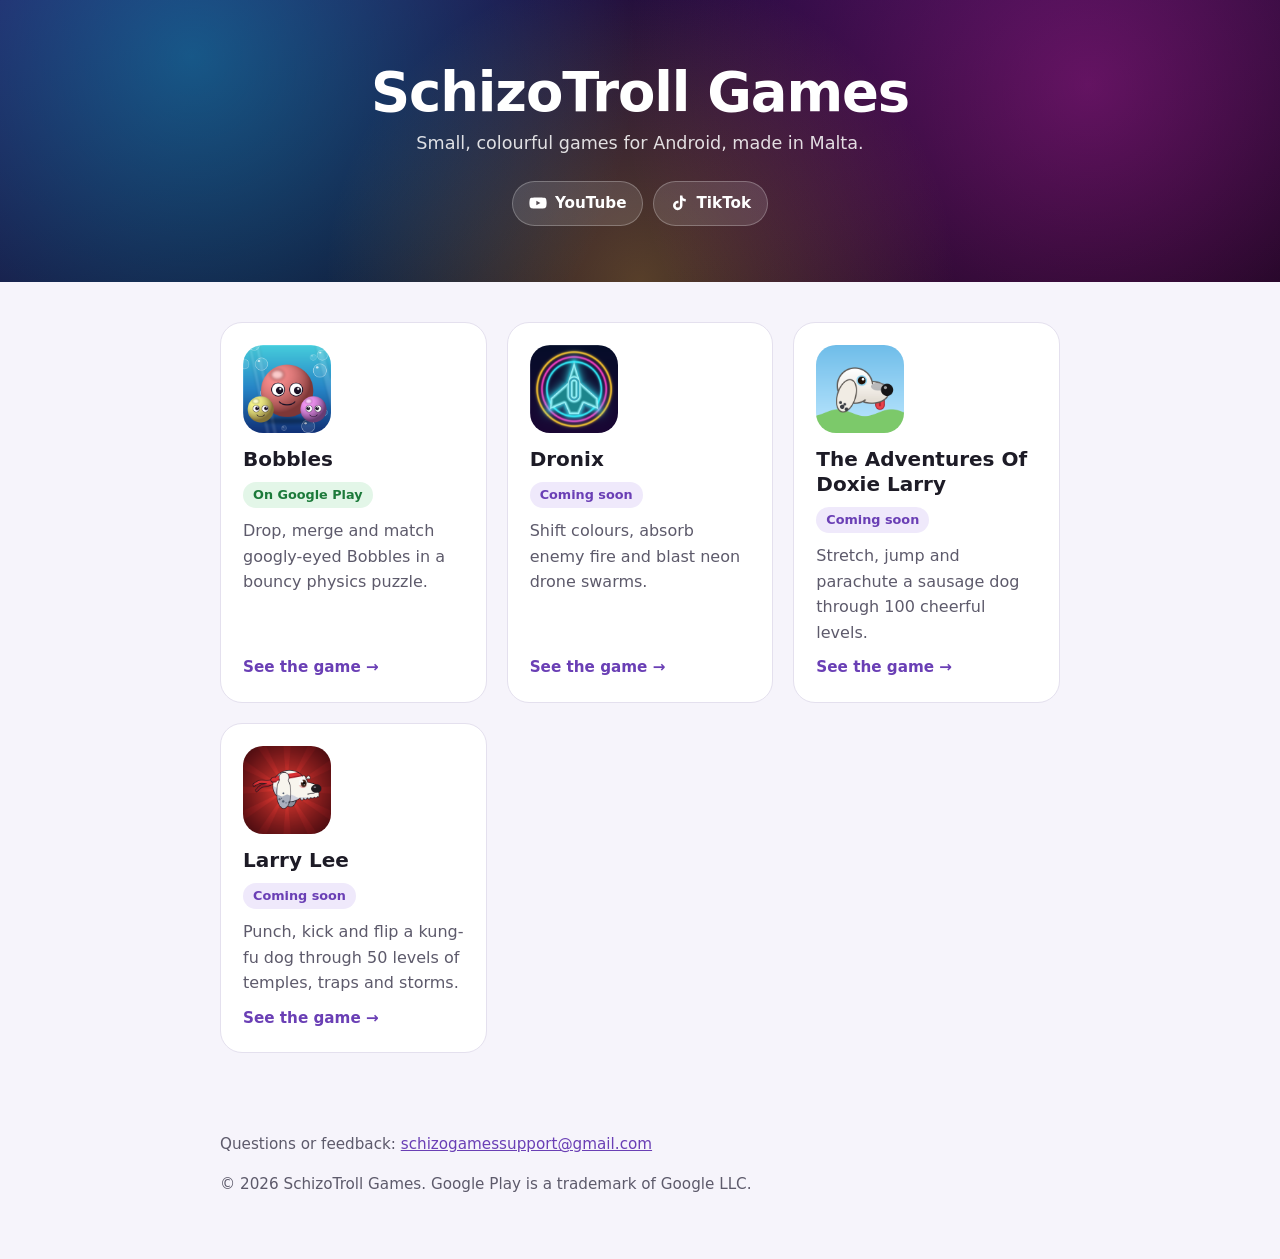
==== commit b30ac31b: "Add Larry Lee: privacy policy, game page and home card" ====
--- a/index.html
+++ b/index.html
@@ -50,6 +50,14 @@
       <p>Stretch, jump and parachute a sausage dog through 100 cheerful levels.</p>
       <span class="more">See the game →</span>
     </a>
+    <a class="card" href="larry-lee/">
+      <img src="larry-lee-icon.png" alt="">
+      <h2>Larry Lee</h2>
+      <!-- At launch: class="badge live" and "On Google Play" -->
+      <span class="badge">Coming soon</span>
+      <p>Punch, kick and flip a kung-fu dog through 50 levels of temples, traps and storms.</p>
+      <span class="more">See the game →</span>
+    </a>
   </section>
 </main>
 
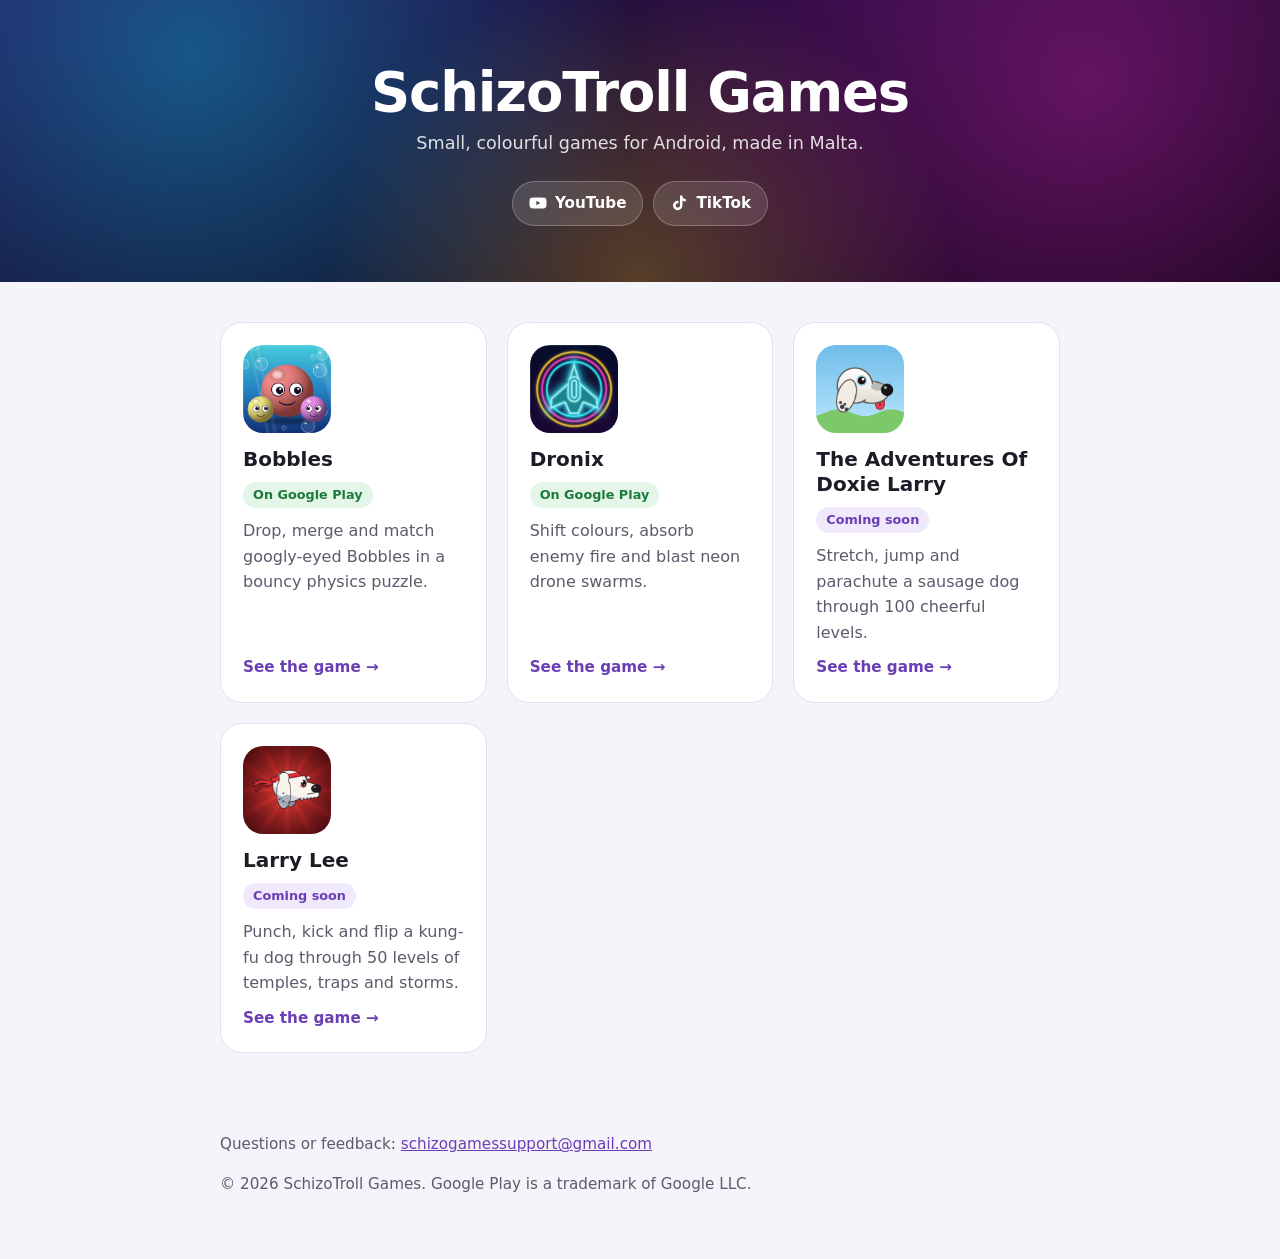
==== commit a33a26a6: "Dronix is live: Play button, live badge and the Dronix playlist Co-Authored-By: Claude Opus 5.5 <nor" ====
--- a/index.html
+++ b/index.html
@@ -37,8 +37,7 @@
     <a class="card" href="dronix/">
       <img src="dronix-icon.png" alt="">
       <h2>Dronix</h2>
-      <!-- At launch: class="badge live" and "On Google Play" -->
-      <span class="badge">Coming soon</span>
+      <span class="badge live">On Google Play</span>
       <p>Shift colours, absorb enemy fire and blast neon drone swarms.</p>
       <span class="more">See the game →</span>
     </a>
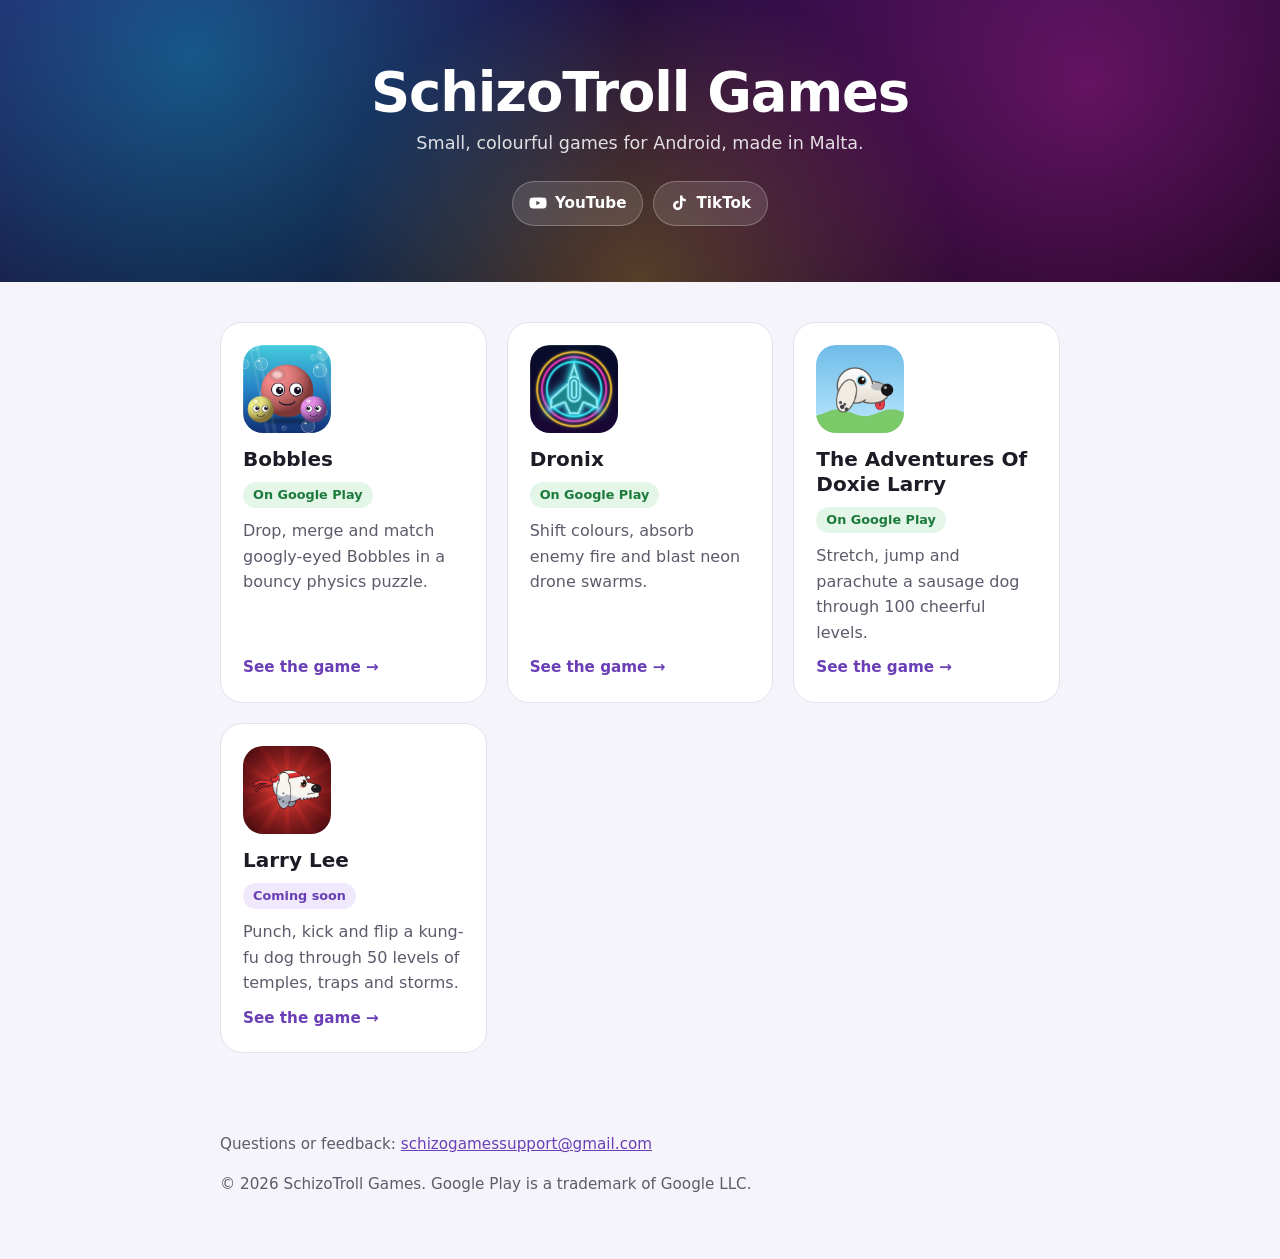
==== commit cdde0f68: "Doxie Larry is live: Play button and live badge Co-Authored-By: Claude Opus 5.5 <noreply@anthropic.c" ====
--- a/index.html
+++ b/index.html
@@ -44,8 +44,7 @@
     <a class="card" href="doxie-larry/">
       <img src="doxielarry-icon.png" alt="">
       <h2>The Adventures Of Doxie Larry</h2>
-      <!-- At launch: class="badge live" and "On Google Play" -->
-      <span class="badge">Coming soon</span>
+      <span class="badge live">On Google Play</span>
       <p>Stretch, jump and parachute a sausage dog through 100 cheerful levels.</p>
       <span class="more">See the game →</span>
     </a>
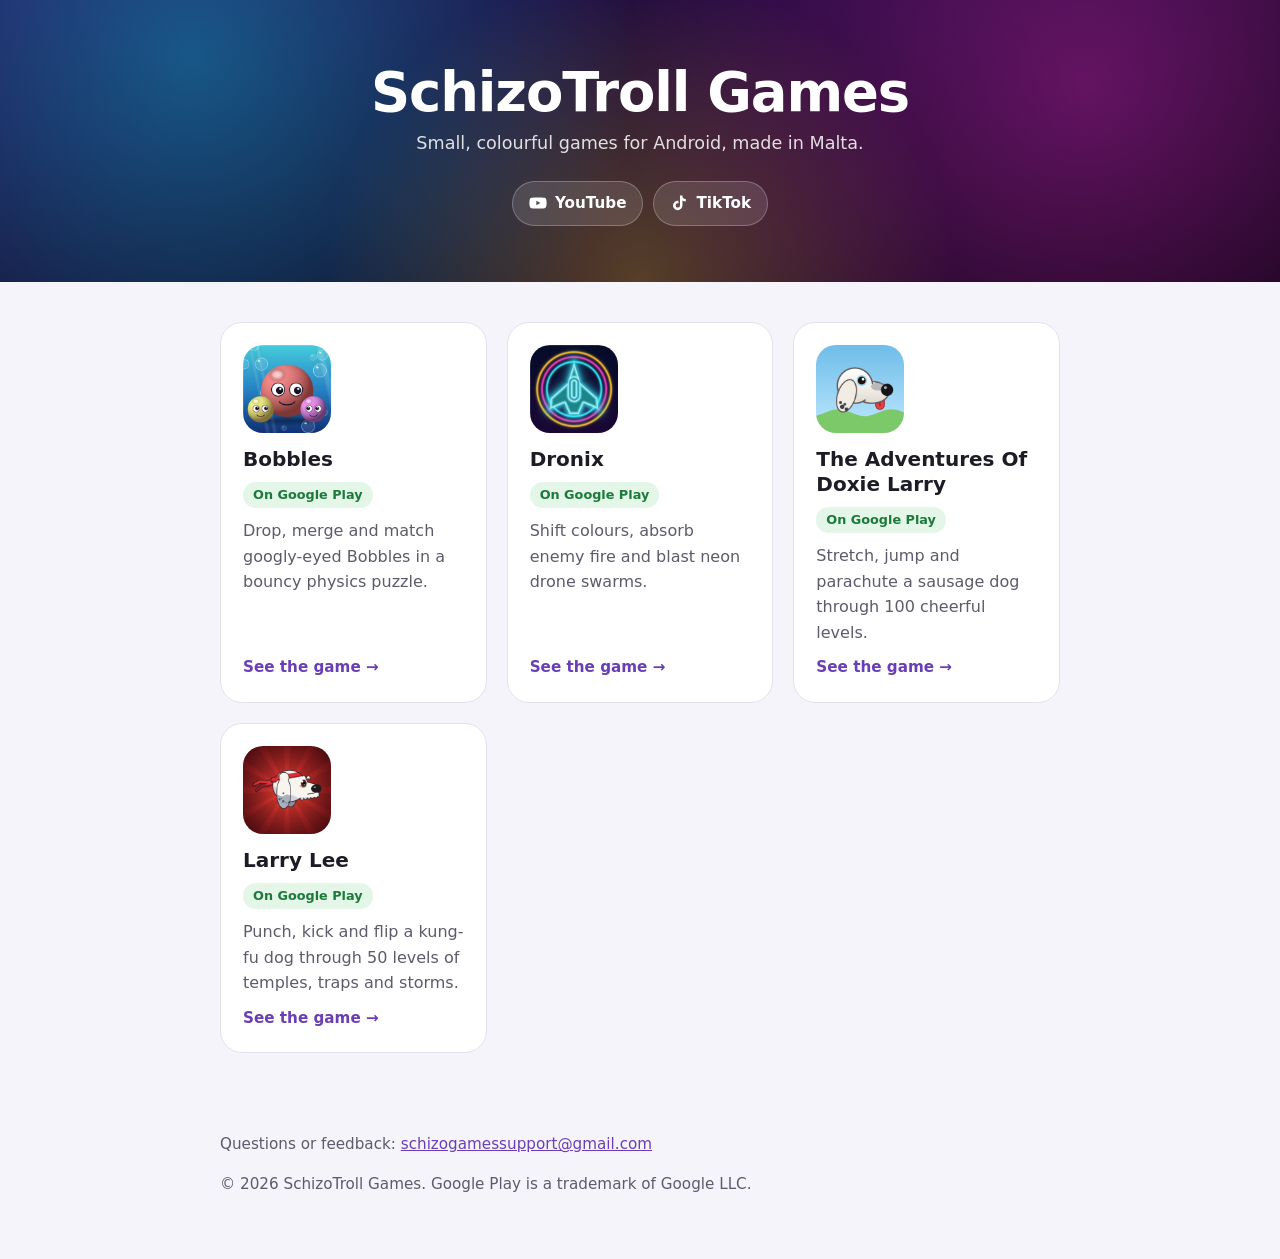
==== commit c8d3e1ec: "Larry Lee is live: Play button, live badge and the Larry Lee playlist Co-Authored-By: Claude Opus 5." ====
--- a/index.html
+++ b/index.html
@@ -51,8 +51,7 @@
     <a class="card" href="larry-lee/">
       <img src="larry-lee-icon.png" alt="">
       <h2>Larry Lee</h2>
-      <!-- At launch: class="badge live" and "On Google Play" -->
-      <span class="badge">Coming soon</span>
+      <span class="badge live">On Google Play</span>
       <p>Punch, kick and flip a kung-fu dog through 50 levels of temples, traps and storms.</p>
       <span class="more">See the game →</span>
     </a>
